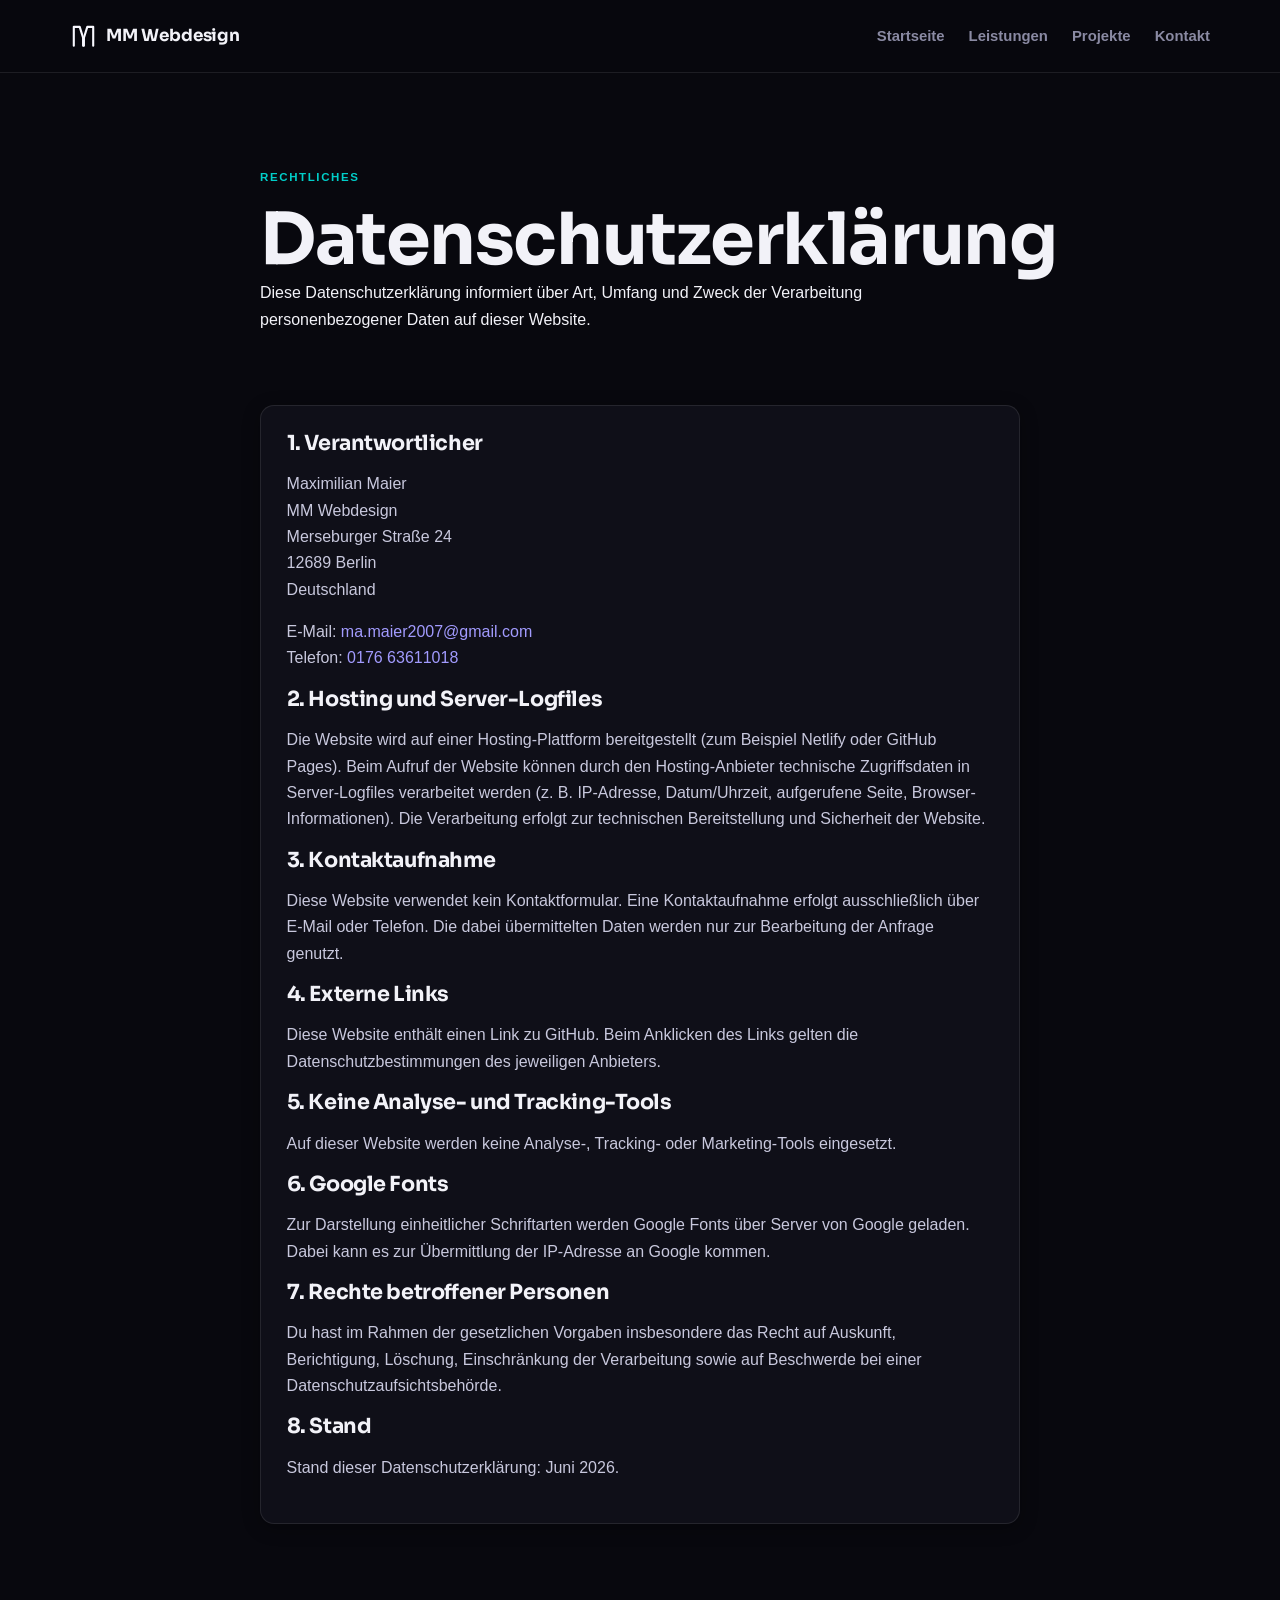
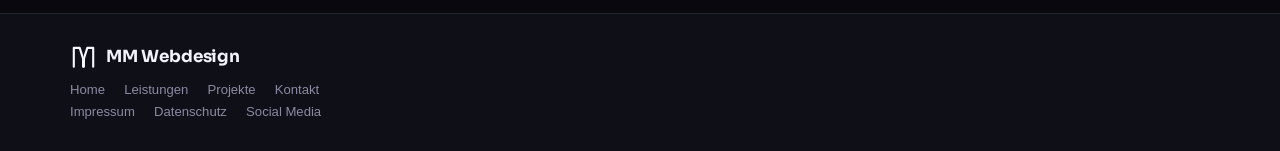
==== datenschutz.html @ 62728e21 "initial commit" ====
<!DOCTYPE html>
<html lang="de">
  <head>
    <meta charset="UTF-8" />
    <meta name="viewport" content="width=device-width, initial-scale=1.0" />
    <title>Datenschutz | MM Webdesign</title>
    <meta
      name="description"
      content="Datenschutzerklärung von MM Webdesign mit Informationen zur Verarbeitung personenbezogener Daten."
    />
    <meta name="robots" content="index, follow" />
    <meta name="theme-color" content="#0B0B0F" />
    <link rel="icon" type="image/svg+xml" href="logo-mark.svg" />
    <link rel="preconnect" href="https://fonts.googleapis.com" />
    <link rel="preconnect" href="https://fonts.gstatic.com" crossorigin />
    <link
      href="https://fonts.googleapis.com/css2?family=Manrope:wght@400;500;600;700;800&family=Sora:wght@500;600;700;800&display=swap"
      rel="stylesheet"
    />
    <link rel="stylesheet" href="style.css" />
  </head>
  <body>
    <a class="skip-link" href="#main">Zum Inhalt springen</a>

    <div class="site-bg" aria-hidden="true">
      <div class="blob blob-one"></div>
      <div class="blob blob-two"></div>
      <div class="noise"></div>
    </div>

    <header class="header" id="top">
      <div class="container nav-wrap">
        <a class="logo" href="index.html#home" aria-label="Startseite">
          <img class="logo-mark" src="logo-mark.svg" alt="MM Webdesign Logo" width="28" height="28" />
          <span>MM Webdesign</span>
        </a>

        <nav class="nav nav-legal" aria-label="Hauptnavigation">
          <a href="index.html#home">Startseite</a>
          <a href="index.html#leistungen">Leistungen</a>
          <a href="index.html#projekte">Projekte</a>
          <a href="index.html#kontakt">Kontakt</a>
        </nav>
      </div>
    </header>

    <main id="main">
      <section class="section legal-shell">
        <div class="container legal-layout">
          <div class="section-head reveal show">
            <p class="eyebrow">Rechtliches</p>
            <h1>Datenschutzerklärung</h1>
            <p class="lead compact">
              Diese Datenschutzerklärung informiert über Art, Umfang und Zweck der Verarbeitung personenbezogener
              Daten auf dieser Website.
            </p>
          </div>

          <article class="legal-card reveal show">
            <h2>1. Verantwortlicher</h2>
            <div class="legal-copy">
              <p>
                Maximilian Maier<br />
                MM Webdesign<br />
                Merseburger Straße 24<br />
                12689 Berlin<br />
                Deutschland
              </p>
              <p>
                E-Mail: <a href="mailto:ma.maier2007@gmail.com">ma.maier2007@gmail.com</a><br />
                Telefon: <a href="tel:+4917663611018">0176 63611018</a>
              </p>

              <h2>2. Hosting und Server-Logfiles</h2>
              <p>
                Die Website wird auf einer Hosting-Plattform bereitgestellt (zum Beispiel Netlify oder GitHub Pages).
                Beim Aufruf der Website können durch den Hosting-Anbieter technische Zugriffsdaten in Server-Logfiles
                verarbeitet werden (z. B. IP-Adresse, Datum/Uhrzeit, aufgerufene Seite, Browser-Informationen).
                Die Verarbeitung erfolgt zur technischen Bereitstellung und Sicherheit der Website.
              </p>

              <h2>3. Kontaktaufnahme</h2>
              <p>
                Diese Website verwendet kein Kontaktformular. Eine Kontaktaufnahme erfolgt ausschließlich über
                E-Mail oder Telefon. Die dabei übermittelten Daten werden nur zur Bearbeitung der Anfrage genutzt.
              </p>

              <h2>4. Externe Links</h2>
              <p>
                Diese Website enthält einen Link zu GitHub. Beim Anklicken des Links gelten die Datenschutzbestimmungen
                des jeweiligen Anbieters.
              </p>

              <h2>5. Keine Analyse- und Tracking-Tools</h2>
              <p>
                Auf dieser Website werden keine Analyse-, Tracking- oder Marketing-Tools eingesetzt.
              </p>

              <h2>6. Google Fonts</h2>
              <p>
                Zur Darstellung einheitlicher Schriftarten werden Google Fonts über Server von Google geladen.
                Dabei kann es zur Übermittlung der IP-Adresse an Google kommen.
              </p>

              <h2>7. Rechte betroffener Personen</h2>
              <p>
                Du hast im Rahmen der gesetzlichen Vorgaben insbesondere das Recht auf Auskunft, Berichtigung,
                Löschung, Einschränkung der Verarbeitung sowie auf Beschwerde bei einer Datenschutzaufsichtsbehörde.
              </p>

              <h2>8. Stand</h2>
              <p>Stand dieser Datenschutzerklärung: Juni 2026.</p>
            </div>
          </article>
        </div>
      </section>
    </main>

    <footer class="footer">
      <div class="container footer-grid">
        <a class="logo" href="index.html#home" aria-label="Startseite">
          <img class="logo-mark" src="logo-mark.svg" alt="MM Webdesign Logo" width="28" height="28" />
          <span>MM Webdesign</span>
        </a>

        <nav class="footer-nav" aria-label="Footer Navigation">
          <a href="index.html#home">Home</a>
          <a href="index.html#leistungen">Leistungen</a>
          <a href="index.html#projekte">Projekte</a>
          <a href="index.html#kontakt">Kontakt</a>
        </nav>

        <nav class="footer-nav" aria-label="Rechtliches">
          <a href="impressum.html">Impressum</a>
          <a href="datenschutz.html" aria-current="page">Datenschutz</a>
          <a href="https://github.com/thepurpledragxn" target="_blank" rel="noopener noreferrer">Social Media</a>
        </nav>
      </div>
    </footer>
  </body>
</html>
---- style.css ----
/* ─── RESET & BASE ─────────────────────────────────────────── */
:root {
  --bg:        #08080e;
  --surface:   #0f0f18;
  --surface-2: #14141f;
  --border:    rgba(255,255,255,0.09);
  --border-h:  rgba(255,255,255,0.18);
  --text:      #f2f2f8;
  --muted:     #8a8aa3;
  --accent:    #6c5ce7;
  --accent-2:  #00cec9;
  --accent-g:  linear-gradient(135deg,#6c5ce7,#a29bfe 60%,#00cec9);
  --radius-lg: 20px;
  --radius-md: 14px;
  --radius-sm: 8px;
  --shadow-sm: 0 4px 18px rgba(0,0,0,0.32);
  --shadow-md: 0 12px 42px rgba(0,0,0,0.48);
  --shadow-lg: 0 28px 70px rgba(0,0,0,0.55);
  --container: min(1140px,92vw);
  --gap:       1.25rem;
}

*,*::before,*::after{box-sizing:border-box;}

html{scroll-behavior:smooth;}

body{
  margin:0;
  background:var(--bg);
  color:var(--text);
  font-family:'Inter',sans-serif;
  line-height:1.65;
  overflow-x:hidden;
  -webkit-font-smoothing:antialiased;
}

img{max-width:100%;display:block;}
a{color:inherit;text-decoration:none;}
p{margin:0;}

/* ─── TYPOGRAPHY ─────────────────────────────────────────── */
h1,h2,h3,h4{
  margin:0;
  font-family:'Sora',sans-serif;
  line-height:1.12;
  letter-spacing:-0.02em;
}

h1{font-size:clamp(2.4rem,5.6vw,4.6rem);}
h2{font-size:clamp(1.9rem,3.8vw,3rem);}
h3{font-size:clamp(1.05rem,1.4vw,1.2rem);}

.eyebrow{
  display:inline-block;
  font-size:.72rem;
  font-weight:700;
  text-transform:uppercase;
  letter-spacing:.14em;
  color:var(--accent-2);
  margin-bottom:.85rem;
}

.section-lead{
  color:var(--muted);
  font-size:clamp(.98rem,1.3vw,1.1rem);
  max-width:58ch;
  margin-top:.75rem;
}

.body-text{
  color:var(--muted);
  margin-top:1rem;
}

/* ─── LAYOUT HELPERS ─────────────────────────────────────── */
.container{width:var(--container);margin:0 auto;}
.section{padding:clamp(4.5rem,7vw,8rem) 0;}
.section-alt{background:var(--surface);}
.section-head{max-width:640px;margin-bottom:3rem;}

/* ─── ACCESSIBILITY ─────────────────────────────────────── */
.skip-link{
  position:absolute;left:-9999px;top:auto;
  background:#fff;color:#000;padding:.7rem 1rem;border-radius:8px;
  &:focus{left:1rem;top:1rem;z-index:999;}
}

/* ─── REVEAL ANIMATION ───────────────────────────────────── */
.reveal{
  opacity:0;
  transform:translateY(22px);
  transition:opacity .6s ease,transform .6s ease;
}
.reveal.show{opacity:1;transform:translateY(0);}
.delay-1{transition-delay:.12s;}
.delay-2{transition-delay:.24s;}

/* ─── HEADER ────────────────────────────────────────────── */
.header{
  position:sticky;top:0;z-index:90;
  backdrop-filter:blur(16px);
  background:rgba(8,8,14,.82);
  border-bottom:1px solid var(--border);
  transition:box-shadow .3s ease;
}

.header.scrolled{box-shadow:0 4px 32px rgba(0,0,0,.45);}

.nav-wrap{
  display:flex;align-items:center;justify-content:space-between;
  min-height:72px;gap:1rem;
}

.logo{
  display:inline-flex;align-items:center;gap:.55rem;
  font-family:'Sora',sans-serif;font-weight:700;font-size:1.05rem;
  letter-spacing:-.01em;
}

.logo-mark{width:1.7rem;height:1.7rem;flex-shrink:0;}

.nav{
  display:flex;align-items:center;gap:1.5rem;
}

.nav a{
  color:var(--muted);font-size:.93rem;font-weight:600;
  transition:color .22s ease;
}
.nav a:hover,.nav a:focus-visible{color:var(--text);}

.nav-cta{
  color:#fff !important;
  background:var(--accent);
  border-radius:999px;
  padding:.52rem 1.05rem;
  font-size:.88rem;
  transition:filter .22s ease,transform .22s ease !important;
}
.nav-cta:hover{filter:brightness(1.12);transform:translateY(-1px);}

.menu-toggle{
  display:none;
  background:none;border:none;
  cursor:pointer;padding:.4rem;
  flex-direction:column;gap:.38rem;
}
.menu-toggle span{
  display:block;width:1.5rem;height:2px;
  background:var(--text);border-radius:2px;
  transition:transform .3s ease,opacity .3s ease;
}

/* ─── BUTTONS ────────────────────────────────────────────── */
.btn{
  display:inline-flex;align-items:center;justify-content:center;gap:.45rem;
  border-radius:999px;
  font-weight:700;font-size:.94rem;
  padding:.8rem 1.5rem;
  border:none;cursor:pointer;
  background:var(--accent-g);
  color:#fff;
  box-shadow:0 8px 28px rgba(108,92,231,.4);
  transition:transform .22s ease,box-shadow .22s ease,filter .22s ease;
  text-decoration:none;
}
.btn:hover,.btn:focus-visible{
  transform:translateY(-2px) scale(1.02);
  box-shadow:0 14px 36px rgba(108,92,231,.55);
  filter:brightness(1.06);
}

.btn-outline{
  background:transparent;
  border:1.5px solid var(--border-h);
  color:var(--text);
  box-shadow:none;
}
.btn-outline:hover,.btn-outline:focus-visible{
  border-color:rgba(108,92,231,.7);
  background:rgba(108,92,231,.08);
  box-shadow:none;
}

.btn-sm{
  padding:.52rem 1rem;font-size:.82rem;
}

/* ─── HERO ───────────────────────────────────────────────── */
.hero{padding:clamp(5rem,8vw,9rem) 0 0;}

.hero-inner{
  display:grid;
  grid-template-columns:1.1fr .9fr;
  gap:clamp(2rem,5vw,4.5rem);
  align-items:center;
}

.badge{
  display:inline-flex;align-items:center;gap:.5rem;
  font-size:.78rem;font-weight:700;letter-spacing:.1em;
  text-transform:uppercase;
  color:var(--accent-2);
  background:rgba(0,206,201,.09);
  border:1px solid rgba(0,206,201,.22);
  border-radius:999px;
  padding:.36rem .82rem;
  margin-bottom:1.25rem;
}

.hero-text h1{
  margin-bottom:1.15rem;
  background:linear-gradient(135deg,#fff 40%,#b2b2cf);
  -webkit-background-clip:text;
  -webkit-text-fill-color:transparent;
  background-clip:text;
}

.hero-lead{
  color:var(--muted);
  font-size:clamp(1rem,1.4vw,1.12rem);
  max-width:52ch;
  margin-bottom:1.8rem;
}

.hero-actions{
  display:flex;flex-wrap:wrap;gap:.85rem;
  margin-bottom:2rem;
}

.trust-row{
  display:flex;flex-wrap:wrap;gap:1.1rem;
  list-style:none;margin:0;padding:0;
}
.trust-row li{
  display:inline-flex;align-items:center;gap:.45rem;
  font-size:.84rem;color:var(--muted);
}

/* browser mockup */
.hero-visual{position:relative;}

.browser-mock{
  border-radius:var(--radius-lg);
  overflow:hidden;
  border:1px solid var(--border);
  box-shadow:var(--shadow-lg);
  background:var(--surface);
}

.browser-bar{
  display:flex;align-items:center;gap:.45rem;
  padding:.7rem 1rem;
  background:var(--surface-2);
  border-bottom:1px solid var(--border);
}

.dot{
  width:.6rem;height:.6rem;border-radius:50%;
}
.dot-r{background:#ff5f57;}
.dot-y{background:#febc2e;}
.dot-g{background:#28c840;}

.browser-url{
  margin-left:.4rem;
  font-size:.7rem;color:var(--muted);
  background:rgba(255,255,255,.04);
  border:1px solid var(--border);
  border-radius:999px;
  padding:.18rem .7rem;flex:1;
}

.browser-body{padding:1rem;display:grid;gap:.8rem;}

.mock-hero-strip{
  height:76px;border-radius:10px;
  background:linear-gradient(135deg,rgba(108,92,231,.55),rgba(0,206,201,.35));
}

.mock-row{display:flex;gap:.55rem;}

.mock-card{
  height:50px;border-radius:8px;flex:1;
  border:1px solid var(--border);
  background:rgba(255,255,255,.03);
}
.mc-a{background:linear-gradient(135deg,rgba(108,92,231,.28),rgba(162,155,254,.1));}
.mc-b{background:rgba(255,255,255,.04);}
.mc-c{background:rgba(255,255,255,.02);}

.mt-sm{margin-top:.2rem;}
.mock-bar{
  height:8px;border-radius:99px;
  background:rgba(255,255,255,.1);
}
.w-60{flex:0 0 60%;}
.w-40{flex:0 0 35%;}

.mock-img{
  height:90px;border-radius:10px;
  background:linear-gradient(160deg,rgba(0,206,201,.2),rgba(108,92,231,.15));
  border:1px solid var(--border);
}

.hero-glow{
  position:absolute;
  top:-20%;left:-10%;
  width:70%;height:70%;
  background:radial-gradient(circle,rgba(108,92,231,.22),transparent 65%);
  filter:blur(50px);
  pointer-events:none;
  z-index:-1;
}

/* stats strip */
.stats-strip{
  margin-top:clamp(3rem,5vw,5rem);
  border-top:1px solid var(--border);
  border-bottom:1px solid var(--border);
  padding:1.8rem 0;
}

.stats-inner{
  display:flex;align-items:center;justify-content:center;
  flex-wrap:wrap;gap:1rem;
}

.stat-item{
  text-align:center;min-width:120px;
}
.stat-item strong{
  display:block;
  font-family:'Sora',sans-serif;
  font-size:clamp(1.8rem,3vw,2.4rem);
  font-weight:800;
  background:var(--accent-g);
  -webkit-background-clip:text;
  -webkit-text-fill-color:transparent;
  background-clip:text;
  line-height:1;
}
.stat-item span{
  font-weight:700;
  background:var(--accent-g);
  -webkit-background-clip:text;
  -webkit-text-fill-color:transparent;
  background-clip:text;
  font-size:1.4rem;
}
.stat-item small{
  display:block;
  font-size:.76rem;
  color:var(--muted);
  margin-top:.3rem;
}
.stat-sep{
  width:1px;height:2rem;
  background:var(--border);
}

/* ─── SERVICES ───────────────────────────────────────────── */
.services-grid{
  display:grid;
  grid-template-columns:repeat(3,minmax(0,1fr));
  gap:var(--gap);
}

.service-card{
  background:var(--surface);
  border:1px solid var(--border);
  border-radius:var(--radius-md);
  padding:1.4rem;
  transition:border-color .25s ease,transform .25s ease,box-shadow .25s ease;
}
.service-card:hover{
  border-color:rgba(108,92,231,.5);
  transform:translateY(-4px);
  box-shadow:0 18px 44px rgba(0,0,0,.42);
}

.sc-icon{
  width:2.4rem;height:2.4rem;
  display:grid;place-items:center;
  border-radius:var(--radius-sm);
  background:rgba(108,92,231,.18);
  color:#a29bfe;
  margin-bottom:.9rem;
}

.service-card h3{margin-bottom:.5rem;}

.service-card p{
  color:var(--muted);
  font-size:.93rem;
  margin-top:.4rem;
}

.sc-tags{
  display:flex;flex-wrap:wrap;gap:.4rem;
  list-style:none;margin:.9rem 0 0;padding:0;
}
.sc-tags li{
  font-size:.72rem;font-weight:600;
  border:1px solid var(--border);
  border-radius:999px;
  padding:.2rem .55rem;
  color:#c2c2d8;
}

/* ─── PROCESS ────────────────────────────────────────────── */
.process-list{
  display:grid;
  grid-template-columns:repeat(5,minmax(0,1fr));
  gap:var(--gap);
  list-style:none;
  margin:0;padding:0;
  counter-reset:none;
}

.process-step{
  background:var(--surface-2);
  border:1px solid var(--border);
  border-radius:var(--radius-md);
  padding:1.4rem;
  position:relative;
}

.ps-num{
  font-family:'Sora',sans-serif;
  font-size:1.9rem;font-weight:800;
  background:var(--accent-g);
  -webkit-background-clip:text;
  -webkit-text-fill-color:transparent;
  background-clip:text;
  line-height:1;
  margin-bottom:.7rem;
}

.process-step h3{font-size:1rem;margin-bottom:.4rem;}
.process-step p{color:var(--muted);font-size:.88rem;}

/* ─── PROJECTS ───────────────────────────────────────────── */
.project-grid{
  display:grid;
  grid-template-columns:repeat(3,minmax(0,1fr));
  gap:var(--gap);
}

.project-card{
  background:var(--surface);
  border:1px solid var(--border);
  border-radius:var(--radius-md);
  overflow:hidden;
  transition:border-color .25s ease,transform .25s ease,box-shadow .25s ease;
}
.project-card:hover{
  border-color:rgba(0,206,201,.45);
  transform:translateY(-5px);
  box-shadow:0 20px 48px rgba(0,0,0,.52);
}

.project-thumb{
  position:relative;
  height:200px;overflow:hidden;
  background:var(--surface-2);
}
.project-thumb img{
  width:100%;height:100%;object-fit:cover;
  transition:transform .5s ease;
}
.project-card:hover .project-thumb img{transform:scale(1.05);}

.project-overlay{
  position:absolute;inset:0;
  background:rgba(8,8,14,.6);
  display:flex;align-items:center;justify-content:center;
  opacity:0;
  transition:opacity .3s ease;
}
.project-card:hover .project-overlay,
.project-card:focus-within .project-overlay{opacity:1;}

.project-body{padding:1.2rem;}

.project-meta{
  font-size:.72rem;font-weight:700;
  text-transform:uppercase;letter-spacing:.1em;
  color:var(--accent-2);
  margin-bottom:.4rem;
}

.project-body h3{margin-bottom:.45rem;}

.project-body p{
  color:var(--muted);font-size:.9rem;
  margin-top:.4rem;
}

.tech-tags{
  display:flex;flex-wrap:wrap;gap:.4rem;
  list-style:none;margin:.85rem 0 0;padding:0;
}
.tech-tags li{
  font-size:.72rem;border:1px solid var(--border);
  border-radius:999px;padding:.2rem .55rem;color:#c2c2d8;
}

/* ─── ABOUT ──────────────────────────────────────────────── */
.about-grid{
  display:grid;
  grid-template-columns:1fr 1fr;
  gap:clamp(2rem,4vw,4rem);
  align-items:start;
}

.about-copy h2{margin-bottom:.8rem;}
.about-copy .btn{margin-top:1.8rem;}

.about-values{
  list-style:none;margin:0;padding:0;
  display:grid;gap:1.2rem;
}

.about-values li{
  display:flex;gap:1rem;align-items:flex-start;
}

.av-icon{
  width:2.2rem;height:2.2rem;
  display:grid;place-items:center;flex-shrink:0;
  border-radius:var(--radius-sm);
  background:rgba(108,92,231,.18);
  color:#a29bfe;
  margin-top:.1rem;
}

.about-values strong{
  display:block;font-size:.98rem;margin-bottom:.2rem;
}

.about-values p{
  color:var(--muted);font-size:.88rem;
}

/* ─── FAQ ────────────────────────────────────────────────── */
.faq-layout{
  display:grid;
  grid-template-columns:1fr 2fr;
  gap:clamp(2rem,5vw,5rem);
  align-items:start;
}

.accordion{display:grid;gap:.6rem;}

.accordion-item{
  background:var(--surface);
  border:1px solid var(--border);
  border-radius:var(--radius-md);
  overflow:clip;
  transition:border-color .22s ease;
}
.accordion-item:has(.accordion-trigger[aria-expanded="true"]){
  border-color:rgba(108,92,231,.45);
}

.accordion-trigger{
  width:100%;text-align:left;
  padding:1rem 1.1rem;border:0;
  background:transparent;
  color:var(--text);
  font-family:'Inter',sans-serif;
  font-size:.97rem;font-weight:600;
  cursor:pointer;
  display:flex;justify-content:space-between;align-items:center;gap:.8rem;
}
.accordion-trigger::after{
  content:"↓";
  flex-shrink:0;
  font-size:.85rem;
  color:var(--muted);
  transition:transform .3s ease,color .3s ease;
}
.accordion-trigger[aria-expanded="true"]::after{
  transform:rotate(180deg);
  color:var(--accent-2);
}

.accordion-panel{
  max-height:0;overflow:hidden;
  transition:max-height .3s ease;
}
.accordion-panel p{
  margin:0;
  padding:.1rem 1.1rem 1rem;
  color:var(--muted);font-size:.9rem;
}

/* ─── CONTACT ────────────────────────────────────────────── */
.contact-layout{
  display:grid;
  grid-template-columns:1fr 1.3fr;
  gap:clamp(2rem,4vw,4rem);
  align-items:start;
}

.contact-copy h2{margin-bottom:.75rem;}

.contact-direct{
  list-style:none;margin:1.6rem 0 0;padding:0;
  display:grid;gap:.9rem;
}
.contact-direct li{
  display:flex;gap:.6rem;align-items:baseline;
}
.cd-label{
  font-size:.76rem;font-weight:700;text-transform:uppercase;
  letter-spacing:.1em;color:var(--accent-2);
  min-width:68px;flex-shrink:0;
}
.contact-direct a{color:var(--text);font-weight:500;}
.contact-direct a:hover{color:var(--accent-2);}

.contact-form{
  background:var(--surface);
  border:1px solid var(--border);
  border-radius:var(--radius-lg);
  padding:1.8rem;
  display:grid;gap:.85rem;
  box-shadow:var(--shadow-md);
}

.contact-form h3{
  font-size:1.15rem;margin-bottom:.2rem;
}

.form-row{
  display:grid;grid-template-columns:1fr 1fr;gap:.85rem;
}

.form-field{display:grid;gap:.38rem;}

.form-field label{
  font-size:.82rem;font-weight:600;color:#c4c4d4;
}

.form-field input,
.form-field textarea{
  background:rgba(255,255,255,.03);
  border:1px solid var(--border);
  border-radius:var(--radius-sm);
  color:var(--text);
  font:inherit;font-size:.93rem;
  padding:.72rem .85rem;
  transition:border-color .22s ease,box-shadow .22s ease;
  width:100%;
}
.form-field input:focus,
.form-field textarea:focus{
  outline:none;
  border-color:rgba(108,92,231,.6);
  box-shadow:0 0 0 3px rgba(108,92,231,.14);
}
.form-field textarea{resize:vertical;min-height:110px;}

.contact-form .btn{width:100%;}

.form-status{
  min-height:1.4rem;
  font-size:.88rem;font-weight:600;
  color:#80f2ef;
  margin:0;
}

/* contact CTA boxes */
.contact-cta-box{
  display:grid;gap:1rem;
}

.contact-cta-link{
  display:flex;align-items:center;gap:1rem;
  background:var(--surface);
  border:1px solid var(--border);
  border-radius:var(--radius-md);
  padding:1.2rem 1.4rem;
  transition:border-color .22s ease,transform .22s ease,box-shadow .22s ease;
}
.contact-cta-link:hover{
  border-color:rgba(108,92,231,.55);
  transform:translateY(-3px);
  box-shadow:0 12px 36px rgba(0,0,0,.4);
}

.cta-icon{
  width:2.4rem;height:2.4rem;flex-shrink:0;
  display:grid;place-items:center;
  border-radius:var(--radius-sm);
  background:rgba(108,92,231,.18);
  color:#a29bfe;
}

.cta-label{
  display:block;
  font-size:.75rem;font-weight:700;
  text-transform:uppercase;letter-spacing:.1em;
  color:var(--muted);
  margin-bottom:.2rem;
}

.cta-value{
  display:block;
  font-size:1rem;font-weight:600;
  color:var(--text);
}

/* ─── FOOTER ─────────────────────────────────────────────── */
.footer{
  border-top:1px solid var(--border);
  padding:1.8rem 0;
  background:var(--surface);
}

.footer-inner{
  display:flex;flex-wrap:wrap;align-items:center;
  gap:1rem;justify-content:space-between;
}

.footer-copy{
  font-size:.82rem;color:var(--muted);
}

.footer-nav{display:flex;gap:1.2rem;}
.footer-nav a{
  font-size:.82rem;color:var(--muted);
  transition:color .2s ease;
}
.footer-nav a:hover{color:var(--text);}

/* ─── LEGAL PAGES ────────────────────────────────────────── */
.legal-shell{min-height:calc(100vh - 180px);}
.legal-layout{display:grid;gap:1.5rem;max-width:760px;}
.legal-card{
  padding:1.6rem;
  background:var(--surface);
  border:1px solid var(--border);
  border-radius:var(--radius-md);
  box-shadow:var(--shadow-sm);
}
.legal-card h2{font-size:1.3rem;margin-bottom:1rem;}
.legal-copy p{color:#c8c8dd;margin:0 0 1rem;}
.legal-copy a{color:#a29bfe;}
.legal-copy a:hover{color:#fff;}
.nav-legal{position:static;width:auto;padding:0;border:0;box-shadow:none;background:transparent;}

/* ─── RESPONSIVE ─────────────────────────────────────────── */
@media(max-width:900px){
  .hero-inner{grid-template-columns:1fr;}
  .hero-visual{display:none;}
  .services-grid{grid-template-columns:1fr 1fr;}
  .process-list{grid-template-columns:1fr 1fr;}
  .project-grid{grid-template-columns:1fr 1fr;}
  .about-grid{grid-template-columns:1fr;}
  .faq-layout{grid-template-columns:1fr;}
  .contact-layout{grid-template-columns:1fr;}
  .stats-inner{gap:1.5rem;}
  .stat-sep{display:none;}
  .footer-inner{flex-direction:column;text-align:center;}
  .footer-nav{justify-content:center;}

  .menu-toggle{display:flex;}
  .nav{
    position:fixed;inset:72px 0 0;
    flex-direction:column;align-items:flex-start;
    gap:0;padding:1.5rem;
    background:var(--surface);
    border-top:1px solid var(--border);
    transform:translateX(100%);
    transition:transform .3s ease;
    z-index:88;
  }
  .nav.open{transform:translateX(0);}
  .nav a{
    width:100%;padding:.9rem 0;
    border-bottom:1px solid var(--border);
    font-size:1.05rem;
  }
  .nav-cta{border-bottom:none !important;}
}

@media(max-width:600px){
  .services-grid{grid-template-columns:1fr;}
  .process-list{grid-template-columns:1fr;}
  .project-grid{grid-template-columns:1fr;}
  .form-row{grid-template-columns:1fr;}
  .hero-actions{flex-direction:column;}
  .hero-actions .btn{text-align:center;justify-content:center;}
}
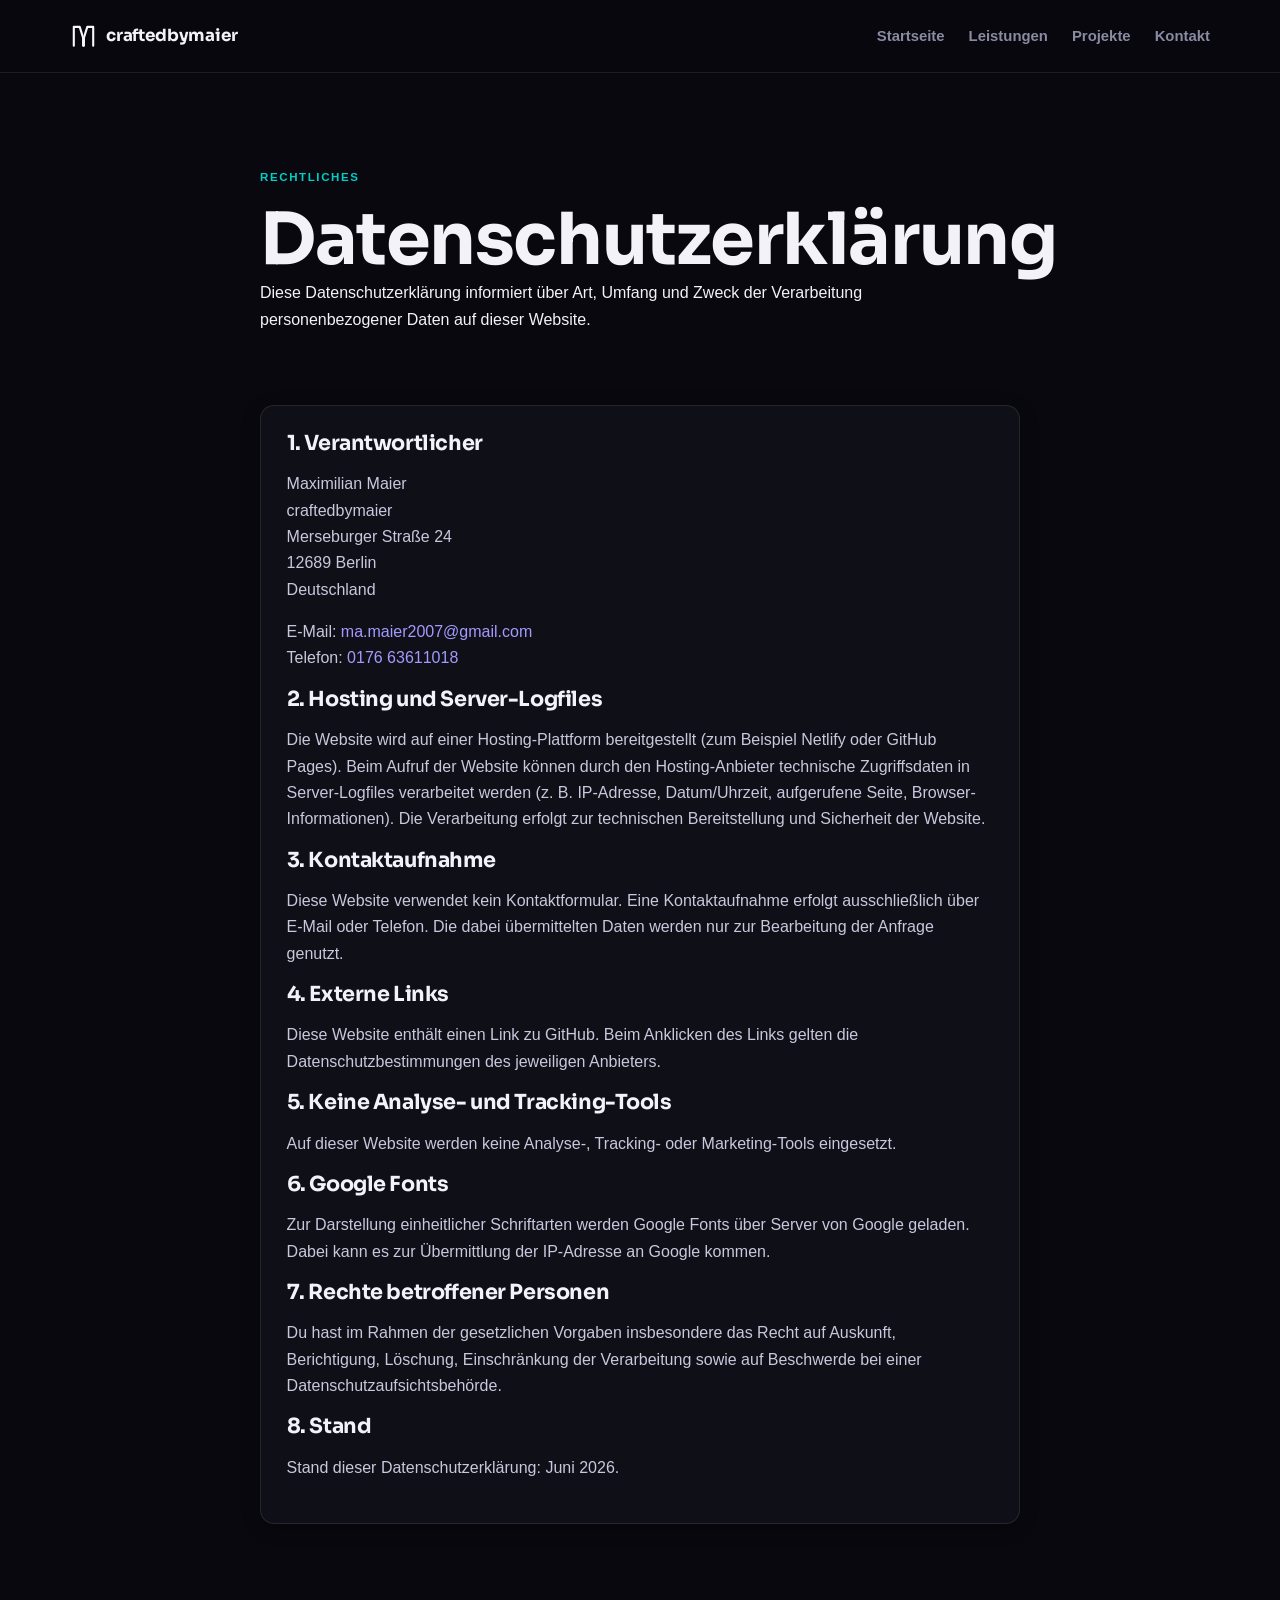
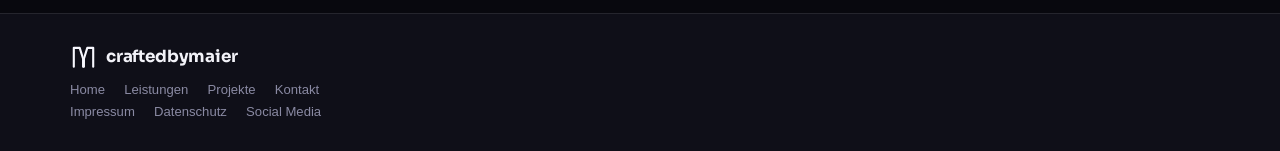
==== commit b27a8930: "." ====
--- a/datenschutz.html
+++ b/datenschutz.html
@@ -3,10 +3,10 @@
   <head>
     <meta charset="UTF-8" />
     <meta name="viewport" content="width=device-width, initial-scale=1.0" />
-    <title>Datenschutz | MM Webdesign</title>
+    <title>Datenschutz | craftedbymaier</title>
     <meta
       name="description"
-      content="Datenschutzerklärung von MM Webdesign mit Informationen zur Verarbeitung personenbezogener Daten."
+      content="Datenschutzerklärung von craftedbymaier mit Informationen zur Verarbeitung personenbezogener Daten."
     />
     <meta name="robots" content="index, follow" />
     <meta name="theme-color" content="#0B0B0F" />
@@ -31,8 +31,8 @@
     <header class="header" id="top">
       <div class="container nav-wrap">
         <a class="logo" href="index.html#home" aria-label="Startseite">
-          <img class="logo-mark" src="logo-mark.svg" alt="MM Webdesign Logo" width="28" height="28" />
-          <span>MM Webdesign</span>
+          <img class="logo-mark" src="logo-mark.svg" alt="craftedbymaier Logo" width="28" height="28" />
+          <span>craftedbymaier</span>
         </a>
 
         <nav class="nav nav-legal" aria-label="Hauptnavigation">
@@ -61,7 +61,7 @@
             <div class="legal-copy">
               <p>
                 Maximilian Maier<br />
-                MM Webdesign<br />
+                craftedbymaier<br />
                 Merseburger Straße 24<br />
                 12689 Berlin<br />
                 Deutschland
@@ -119,8 +119,8 @@
     <footer class="footer">
       <div class="container footer-grid">
         <a class="logo" href="index.html#home" aria-label="Startseite">
-          <img class="logo-mark" src="logo-mark.svg" alt="MM Webdesign Logo" width="28" height="28" />
-          <span>MM Webdesign</span>
+          <img class="logo-mark" src="logo-mark.svg" alt="craftedbymaier Logo" width="28" height="28" />
+          <span>craftedbymaier</span>
         </a>
 
         <nav class="footer-nav" aria-label="Footer Navigation">
--- a/style.css
+++ b/style.css
@@ -476,10 +476,14 @@
   background:rgba(8,8,14,.6);
   display:flex;align-items:center;justify-content:center;
   opacity:0;
+  pointer-events:none;
   transition:opacity .3s ease;
 }
 .project-card:hover .project-overlay,
-.project-card:focus-within .project-overlay{opacity:1;}
+.project-card:focus-within .project-overlay{
+  opacity:1;
+  pointer-events:auto;
+}
 
 .project-body{padding:1.2rem;}
 
@@ -766,25 +770,59 @@
   .stat-sep{display:none;}
   .footer-inner{flex-direction:column;text-align:center;}
   .footer-nav{justify-content:center;}
-
-  .menu-toggle{display:flex;}
+  .nav-wrap{flex-wrap:wrap;align-items:center;}
+
+  .menu-toggle{
+    display:inline-flex;
+    align-items:center;
+    justify-content:center;
+    width:2.75rem;
+    height:2.75rem;
+    border:1px solid var(--border);
+    border-radius:999px;
+    margin-left:auto;
+    background:rgba(255,255,255,.04);
+  }
   .nav{
-    position:fixed;inset:72px 0 0;
+    display:flex;
+    width:100%;
+    position:static;
     flex-direction:column;align-items:flex-start;
-    gap:0;padding:1.5rem;
-    background:var(--surface);
-    border-top:1px solid var(--border);
-    transform:translateX(100%);
-    transition:transform .3s ease;
+    gap:0;
+    padding:0;
+    background:rgba(15,15,24,.98);
+    border:1px solid var(--border);
+    border-radius:18px;
+    box-shadow:var(--shadow-md);
+    max-height:0;
+    overflow:hidden;
+    transform:translateY(-8px);
+    opacity:0;
+    visibility:hidden;
+    pointer-events:none;
+    transition:max-height .28s ease, opacity .22s ease, transform .22s ease, padding .22s ease;
     z-index:88;
   }
-  .nav.open{transform:translateX(0);}
+  .nav.open{
+    max-height:360px;
+    opacity:1;
+    visibility:visible;
+    pointer-events:auto;
+    transform:translateY(0);
+    padding:1rem;
+  }
   .nav a{
     width:100%;padding:.9rem 0;
     border-bottom:1px solid var(--border);
     font-size:1.05rem;
   }
   .nav-cta{border-bottom:none !important;}
+
+  .project-grid{grid-template-columns:1fr;}
+  .project-overlay{
+    opacity:1;
+    pointer-events:auto;
+  }
 }
 
 @media(max-width:600px){
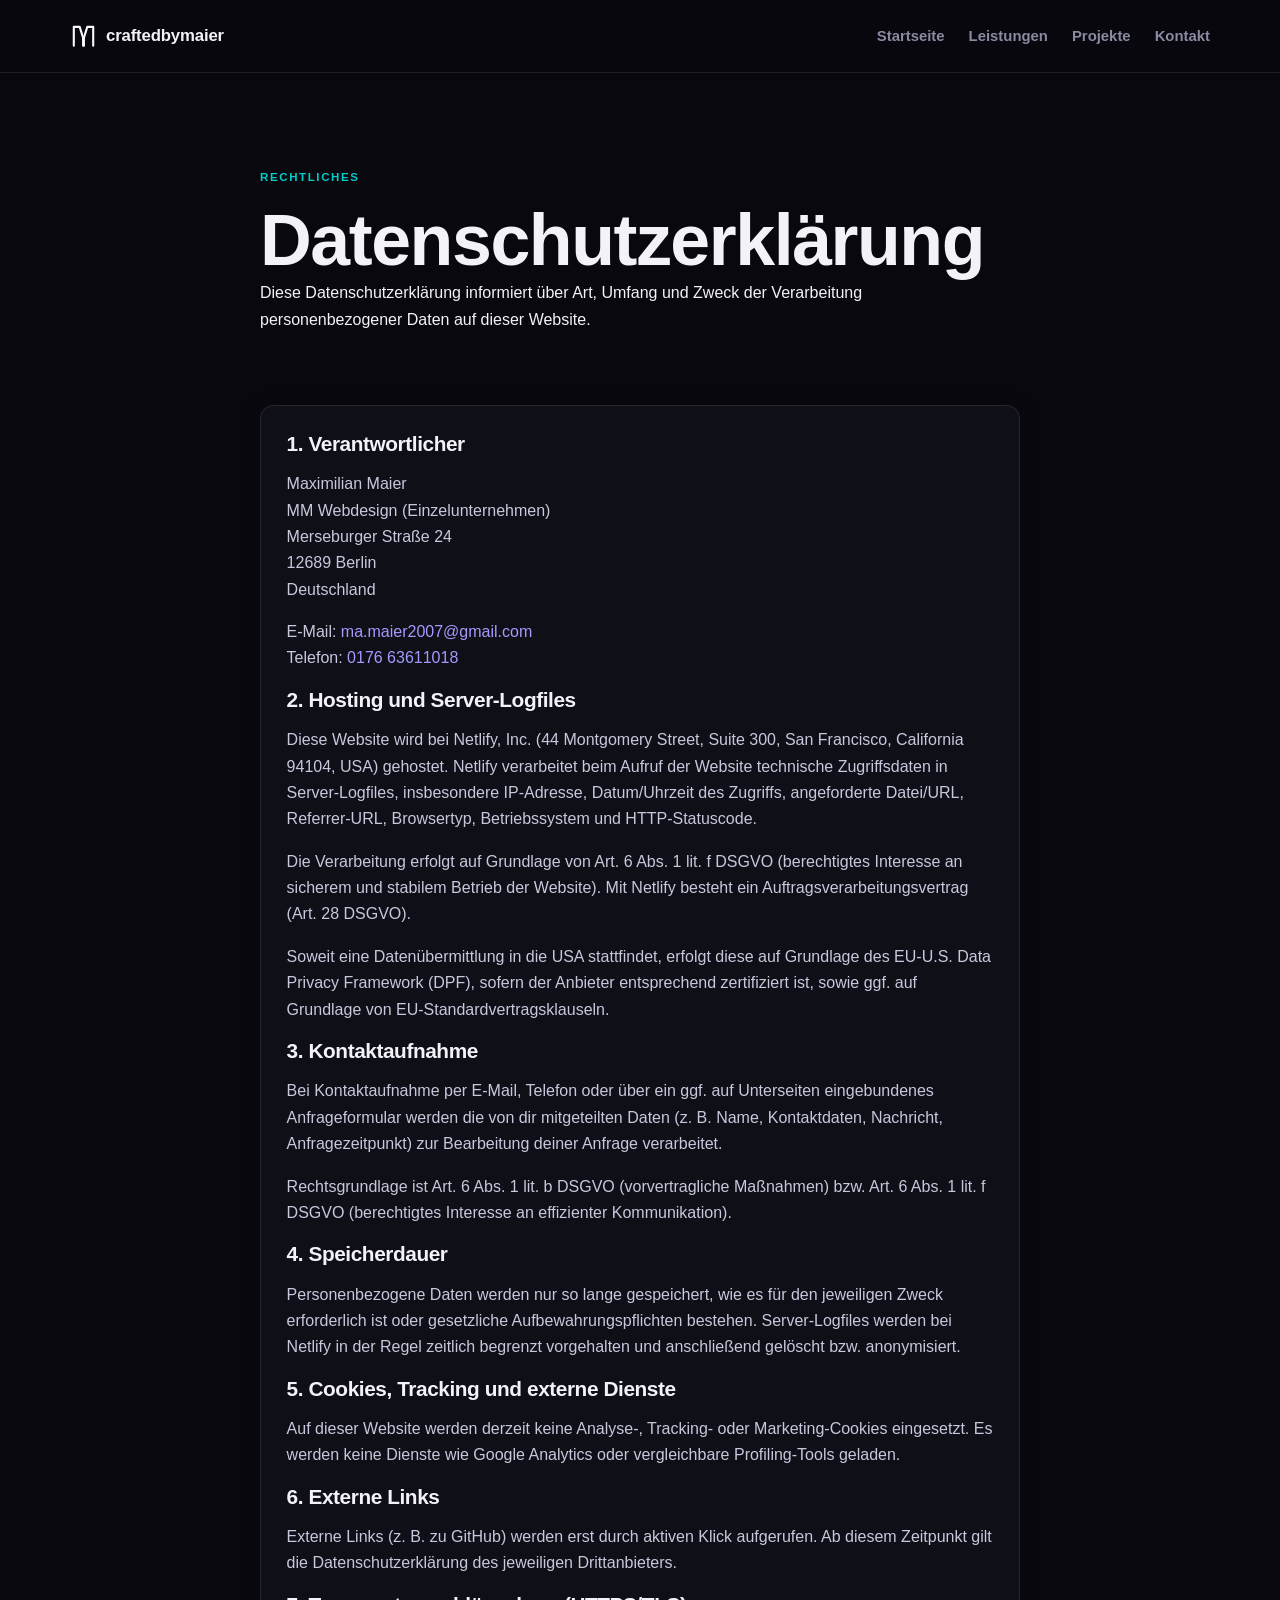
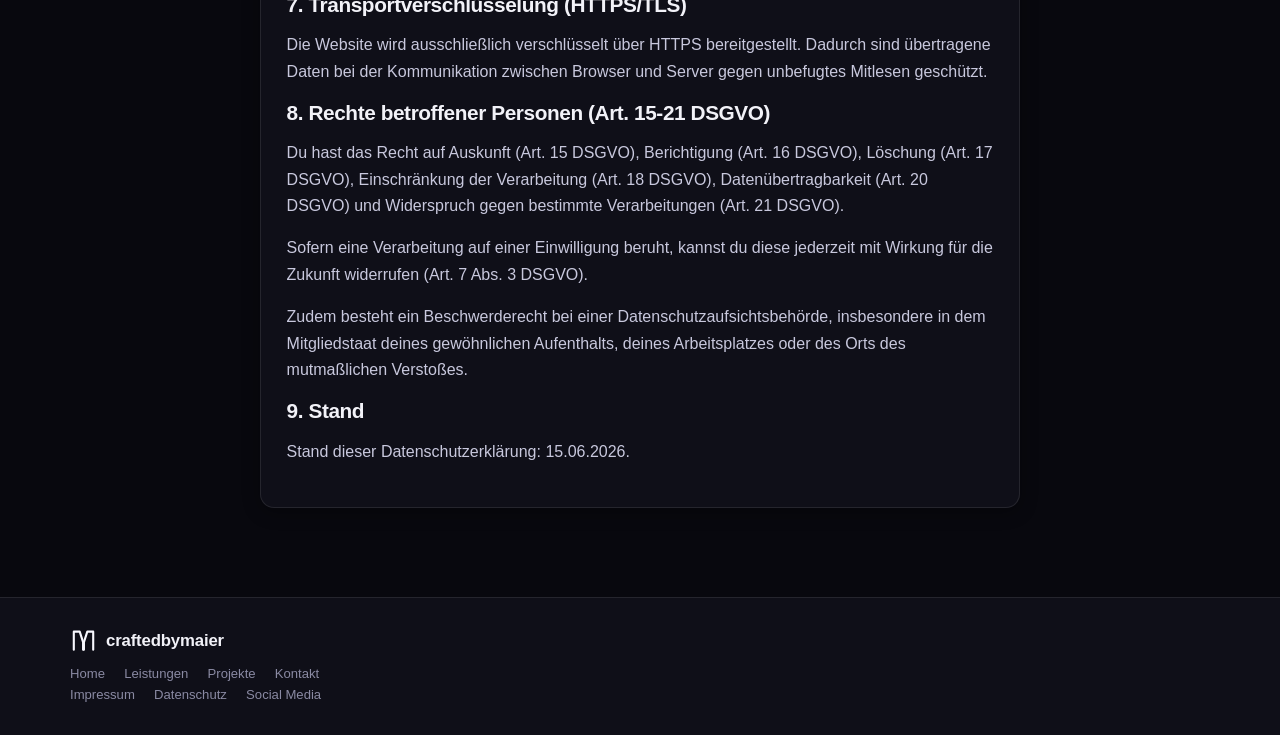
==== commit b088a83f: "." ====
--- a/datenschutz.html
+++ b/datenschutz.html
@@ -1,4 +1,4 @@
-<!DOCTYPE html>
+﻿<!DOCTYPE html>
 <html lang="de">
   <head>
     <meta charset="UTF-8" />
@@ -11,12 +11,6 @@
     <meta name="robots" content="index, follow" />
     <meta name="theme-color" content="#0B0B0F" />
     <link rel="icon" type="image/svg+xml" href="logo-mark.svg" />
-    <link rel="preconnect" href="https://fonts.googleapis.com" />
-    <link rel="preconnect" href="https://fonts.gstatic.com" crossorigin />
-    <link
-      href="https://fonts.googleapis.com/css2?family=Manrope:wght@400;500;600;700;800&family=Sora:wght@500;600;700;800&display=swap"
-      rel="stylesheet"
-    />
     <link rel="stylesheet" href="style.css" />
   </head>
   <body>
@@ -61,7 +55,7 @@
             <div class="legal-copy">
               <p>
                 Maximilian Maier<br />
-                craftedbymaier<br />
+                MM Webdesign (Einzelunternehmen)<br />
                 Merseburger Straße 24<br />
                 12689 Berlin<br />
                 Deutschland
@@ -73,43 +67,76 @@
 
               <h2>2. Hosting und Server-Logfiles</h2>
               <p>
-                Die Website wird auf einer Hosting-Plattform bereitgestellt (zum Beispiel Netlify oder GitHub Pages).
-                Beim Aufruf der Website können durch den Hosting-Anbieter technische Zugriffsdaten in Server-Logfiles
-                verarbeitet werden (z. B. IP-Adresse, Datum/Uhrzeit, aufgerufene Seite, Browser-Informationen).
-                Die Verarbeitung erfolgt zur technischen Bereitstellung und Sicherheit der Website.
+                Diese Website wird bei Netlify, Inc. (44 Montgomery Street, Suite 300, San Francisco, California
+                94104, USA) gehostet. Netlify verarbeitet beim Aufruf der Website technische Zugriffsdaten in
+                Server-Logfiles, insbesondere IP-Adresse, Datum/Uhrzeit des Zugriffs, angeforderte Datei/URL,
+                Referrer-URL, Browsertyp, Betriebssystem und HTTP-Statuscode.
+              </p>
+              <p>
+                Die Verarbeitung erfolgt auf Grundlage von Art. 6 Abs. 1 lit. f DSGVO (berechtigtes Interesse an
+                sicherem und stabilem Betrieb der Website). Mit Netlify besteht ein Auftragsverarbeitungsvertrag
+                (Art. 28 DSGVO).
+              </p>
+              <p>
+                Soweit eine Datenübermittlung in die USA stattfindet, erfolgt diese auf Grundlage des
+                EU-U.S. Data Privacy Framework (DPF), sofern der Anbieter entsprechend zertifiziert ist,
+                sowie ggf. auf Grundlage von EU-Standardvertragsklauseln.
               </p>
 
               <h2>3. Kontaktaufnahme</h2>
               <p>
-                Diese Website verwendet kein Kontaktformular. Eine Kontaktaufnahme erfolgt ausschließlich über
-                E-Mail oder Telefon. Die dabei übermittelten Daten werden nur zur Bearbeitung der Anfrage genutzt.
+                Bei Kontaktaufnahme per E-Mail, Telefon oder über ein ggf. auf Unterseiten eingebundenes
+                Anfrageformular werden die von dir mitgeteilten Daten (z. B. Name, Kontaktdaten, Nachricht,
+                Anfragezeitpunkt) zur Bearbeitung deiner Anfrage verarbeitet.
+              </p>
+              <p>
+                Rechtsgrundlage ist Art. 6 Abs. 1 lit. b DSGVO (vorvertragliche Maßnahmen) bzw. Art. 6 Abs. 1
+                lit. f DSGVO (berechtigtes Interesse an effizienter Kommunikation).
               </p>
 
-              <h2>4. Externe Links</h2>
+              <h2>4. Speicherdauer</h2>
               <p>
-                Diese Website enthält einen Link zu GitHub. Beim Anklicken des Links gelten die Datenschutzbestimmungen
-                des jeweiligen Anbieters.
+                Personenbezogene Daten werden nur so lange gespeichert, wie es für den jeweiligen Zweck erforderlich
+                ist oder gesetzliche Aufbewahrungspflichten bestehen. Server-Logfiles werden bei Netlify in der Regel
+                zeitlich begrenzt vorgehalten und anschließend gelöscht bzw. anonymisiert.
               </p>
 
-              <h2>5. Keine Analyse- und Tracking-Tools</h2>
+              <h2>5. Cookies, Tracking und externe Dienste</h2>
               <p>
-                Auf dieser Website werden keine Analyse-, Tracking- oder Marketing-Tools eingesetzt.
+                Auf dieser Website werden derzeit keine Analyse-, Tracking- oder Marketing-Cookies eingesetzt.
+                Es werden keine Dienste wie Google Analytics oder vergleichbare Profiling-Tools geladen.
               </p>
 
-              <h2>6. Google Fonts</h2>
+              <h2>6. Externe Links</h2>
               <p>
-                Zur Darstellung einheitlicher Schriftarten werden Google Fonts über Server von Google geladen.
-                Dabei kann es zur Übermittlung der IP-Adresse an Google kommen.
+                Externe Links (z. B. zu GitHub) werden erst durch aktiven Klick aufgerufen. Ab diesem Zeitpunkt gilt
+                die Datenschutzerklärung des jeweiligen Drittanbieters.
               </p>
 
-              <h2>7. Rechte betroffener Personen</h2>
+              <h2>7. Transportverschlüsselung (HTTPS/TLS)</h2>
               <p>
-                Du hast im Rahmen der gesetzlichen Vorgaben insbesondere das Recht auf Auskunft, Berichtigung,
-                Löschung, Einschränkung der Verarbeitung sowie auf Beschwerde bei einer Datenschutzaufsichtsbehörde.
+                Die Website wird ausschließlich verschlüsselt über HTTPS bereitgestellt. Dadurch sind übertragene
+                Daten bei der Kommunikation zwischen Browser und Server gegen unbefugtes Mitlesen geschützt.
               </p>
 
-              <h2>8. Stand</h2>
-              <p>Stand dieser Datenschutzerklärung: Juni 2026.</p>
+              <h2>8. Rechte betroffener Personen (Art. 15-21 DSGVO)</h2>
+              <p>
+                Du hast das Recht auf Auskunft (Art. 15 DSGVO), Berichtigung (Art. 16 DSGVO), Löschung (Art. 17
+                DSGVO), Einschränkung der Verarbeitung (Art. 18 DSGVO), Datenübertragbarkeit (Art. 20 DSGVO) und
+                Widerspruch gegen bestimmte Verarbeitungen (Art. 21 DSGVO).
+              </p>
+              <p>
+                Sofern eine Verarbeitung auf einer Einwilligung beruht, kannst du diese jederzeit mit Wirkung für
+                die Zukunft widerrufen (Art. 7 Abs. 3 DSGVO).
+              </p>
+              <p>
+                Zudem besteht ein Beschwerderecht bei einer Datenschutzaufsichtsbehörde, insbesondere in dem
+                Mitgliedstaat deines gewöhnlichen Aufenthalts, deines Arbeitsplatzes oder des Orts des mutmaßlichen
+                Verstoßes.
+              </p>
+
+              <h2>9. Stand</h2>
+              <p>Stand dieser Datenschutzerklärung: 15.06.2026.</p>
             </div>
           </article>
         </div>
@@ -138,4 +165,4 @@
       </div>
     </footer>
   </body>
-</html>+</html>
--- a/style.css
+++ b/style.css
@@ -28,7 +28,7 @@
   margin:0;
   background:var(--bg);
   color:var(--text);
-  font-family:'Inter',sans-serif;
+  font-family:'Segoe UI',Tahoma,Geneva,Verdana,sans-serif;
   line-height:1.65;
   overflow-x:hidden;
   -webkit-font-smoothing:antialiased;
@@ -41,7 +41,7 @@
 /* ─── TYPOGRAPHY ─────────────────────────────────────────── */
 h1,h2,h3,h4{
   margin:0;
-  font-family:'Sora',sans-serif;
+  font-family:'Trebuchet MS','Segoe UI',Tahoma,sans-serif;
   line-height:1.12;
   letter-spacing:-0.02em;
 }
@@ -113,7 +113,7 @@
 
 .logo{
   display:inline-flex;align-items:center;gap:.55rem;
-  font-family:'Sora',sans-serif;font-weight:700;font-size:1.05rem;
+  font-family:'Trebuchet MS','Segoe UI',Tahoma,sans-serif;font-weight:700;font-size:1.05rem;
   letter-spacing:-.01em;
 }
 
@@ -331,7 +331,7 @@
 }
 .stat-item strong{
   display:block;
-  font-family:'Sora',sans-serif;
+  font-family:'Trebuchet MS','Segoe UI',Tahoma,sans-serif;
   font-size:clamp(1.8rem,3vw,2.4rem);
   font-weight:800;
   background:var(--accent-g);
@@ -427,7 +427,7 @@
 }
 
 .ps-num{
-  font-family:'Sora',sans-serif;
+  font-family:'Trebuchet MS','Segoe UI',Tahoma,sans-serif;
   font-size:1.9rem;font-weight:800;
   background:var(--accent-g);
   -webkit-background-clip:text;
@@ -573,7 +573,7 @@
   padding:1rem 1.1rem;border:0;
   background:transparent;
   color:var(--text);
-  font-family:'Inter',sans-serif;
+  font-family:'Segoe UI',Tahoma,Geneva,Verdana,sans-serif;
   font-size:.97rem;font-weight:600;
   cursor:pointer;
   display:flex;justify-content:space-between;align-items:center;gap:.8rem;
